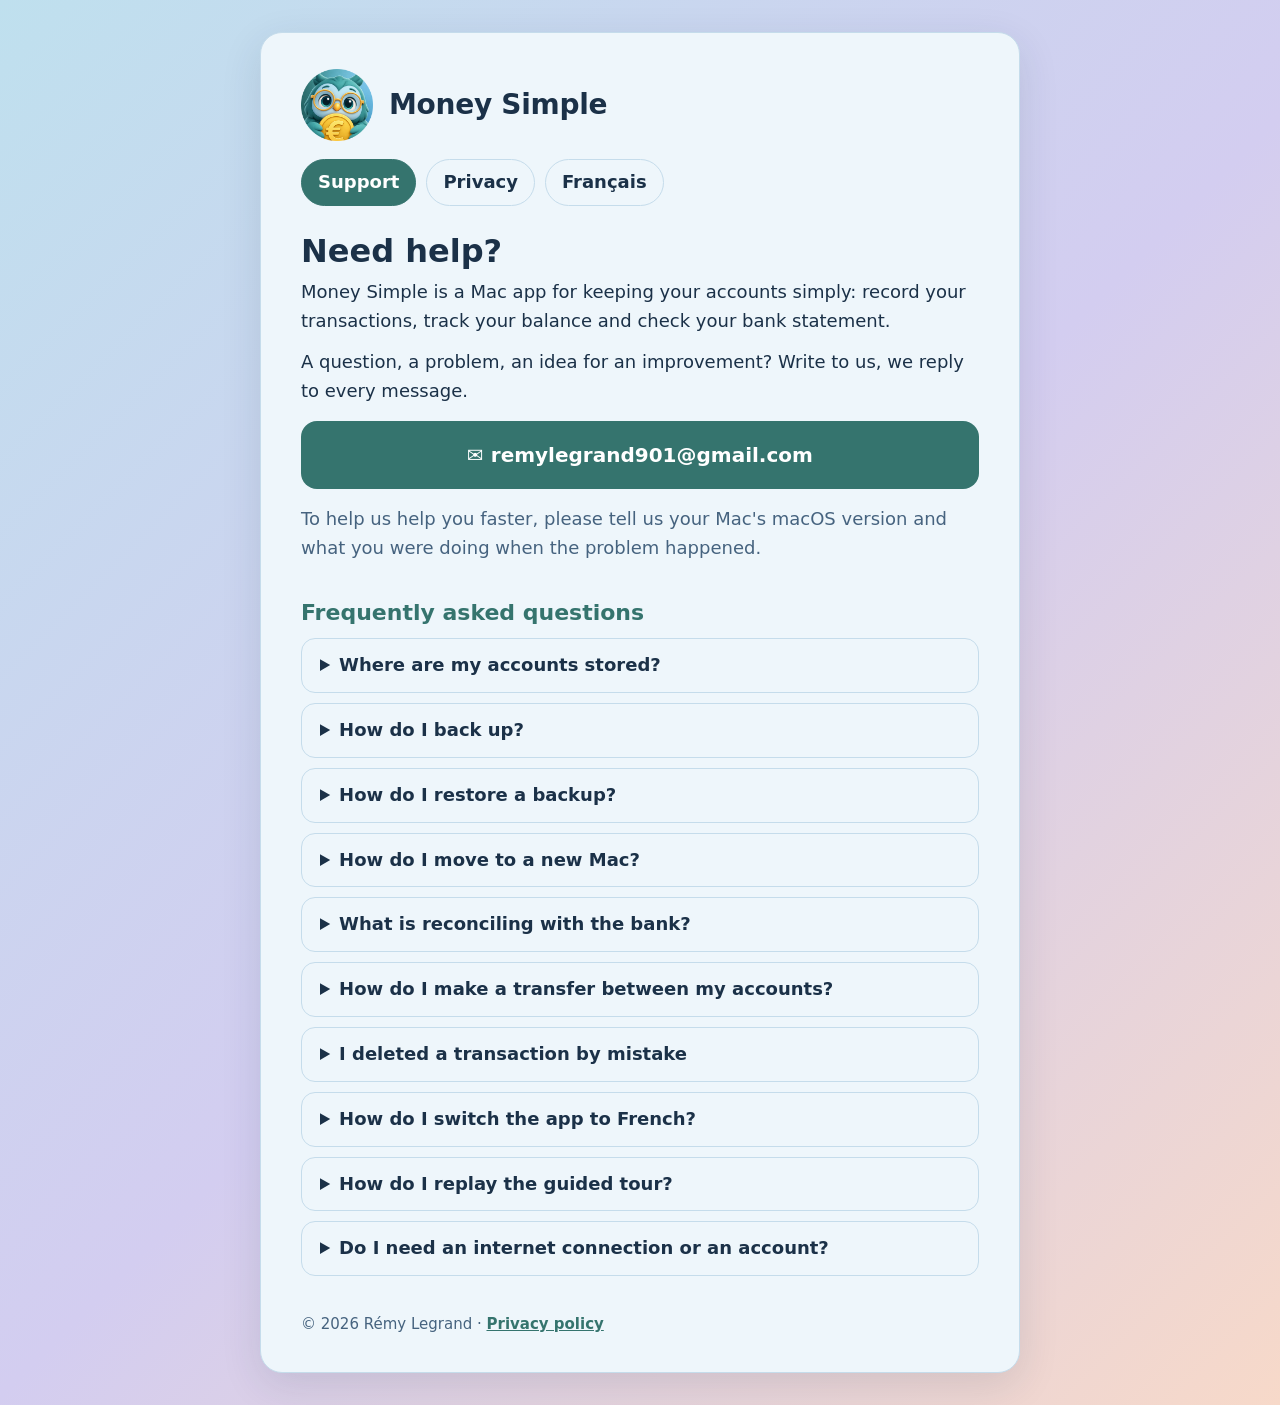
==== en/index.html @ b2320bb0 "Version anglaise du site et nouvelles questions de la FAQ - Pages en/ (Support, Privacy) et liens en" ====
<!doctype html>
<html lang="en">
<head>
<meta charset="utf-8">
<meta name="viewport" content="width=device-width,initial-scale=1">
<title>Money Simple – Support</title>
<meta name="description" content="Help and contact for Money Simple, the personal accounts app for Mac.">
<link rel="icon" href="../owl.png">
<link rel="stylesheet" href="../style.css">
<link rel="alternate" hreflang="fr" href="../">
<link rel="alternate" hreflang="en" href="./">
</head>
<body>
<main>
<header><img src="../owl.png" alt=""><b>Money Simple</b></header>
<nav><a href="./" aria-current="page">Support</a><a href="privacy.html">Privacy</a><a href="../" hreflang="fr" lang="fr">Français</a></nav>

<h1>Need help?</h1>
<p>Money Simple is a Mac app for keeping your accounts simply: record your transactions, track your balance and check your bank statement.</p>
<p>A question, a problem, an idea for an improvement? Write to us, we reply to every message.</p>
<a class="contact" href="mailto:remylegrand901@gmail.com?subject=Money%20Simple">✉️ remylegrand901@gmail.com</a>
<p class="mute">To help us help you faster, please tell us your Mac's macOS version and what you were doing when the problem happened.</p>

<h2>Frequently asked questions</h2>
<details><summary>Where are my accounts stored?</summary>
<p>Only on your Mac. Nothing is sent over the internet. To see the folder, open the <b>File → Show the data folder</b> menu.</p></details>
<details><summary>How do I back up?</summary>
<p>Click <b>Options and backup</b> at the top right, then <b>Back up my accounts…</b> (or ⌘S). Choose where to save the file, for example on a USB stick.</p>
<p>Money Simple also makes an automatic safety copy every day on your Mac and keeps the last 30 days.</p></details>
<details><summary>How do I restore a backup?</summary>
<p>Click <b>Options and backup</b>, then <b>Restore a backup…</b> (or ⌘O), and choose your backup file. Note: your current accounts are replaced by the ones in the backup.</p></details>
<details><summary>How do I move to a new Mac?</summary>
<p>On the old Mac, use <b>Back up my accounts…</b> to save to a USB stick. On the new Mac, install Money Simple from the Mac App Store, then use <b>Restore a backup…</b>.</p></details>
<details><summary>What is reconciling with the bank?</summary>
<p>It means checking that your accounts match your bank statement. In the <b>Reconciled</b> column, tick each transaction you find on the statement, then click the reconciliation button and type the statement balance. Money Simple tells you whether everything matches, or what the difference is.</p>
<p>The calculation is shown in detail: statement balance, transactions not yet ticked, final balance and account balance. If there is a difference, Money Simple shows you the transactions that may explain it.</p></details>
<details><summary>How do I make a transfer between my accounts?</summary>
<p>In <b>New transaction</b>, choose the <b>Transfer</b> payment method, then choose one of your accounts as the payee. The transfer is then recorded on both accounts.</p></details>
<details><summary>I deleted a transaction by mistake</summary>
<p>Right after deleting, click <b>Cancel</b> in the message that appears at the bottom of the screen. Otherwise, you can restore an automatic backup from the data folder (“sauvegardes” subfolder).</p></details>
<details><summary>How do I switch the app to French?</summary>
<p>Click <b>Options and backup</b>, then choose the <b>Language</b>: English or French. The Mac menus change too.</p></details>
<details><summary>How do I replay the guided tour?</summary>
<p>Click <b>Options and backup</b> then <b>Replay the tutorial</b>, or use the <b>Help → Replay the tutorial</b> menu.</p></details>
<details><summary>Do I need an internet connection or an account?</summary>
<p>No. Money Simple works without internet, without signing up and without a subscription.</p></details>

<footer>© 2026 Rémy Legrand · <a href="privacy.html">Privacy policy</a></footer>
</main>
</body>
</html>
---- style.css ----
:root{--bg1:#bfe0ee;--bg2:#d3cdf0;--bg3:#f7d9c9;--card:#eef6fb;--text:#1b3148;--mute:#46637f;--accent:#35746e;--line:#c5dceb}
@media (prefers-color-scheme:dark){:root:not([data-theme="light"]){--bg1:#2a3a58;--bg2:#463f70;--bg3:#6a4a63;--card:#34456a;--text:#eef2f9;--mute:#b6c4dc;--accent:#8fd3c8;--line:#556c97}}
:root[data-theme="dark"]{--bg1:#2a3a58;--bg2:#463f70;--bg3:#6a4a63;--card:#34456a;--text:#eef2f9;--mute:#b6c4dc;--accent:#8fd3c8;--line:#556c97}
*{box-sizing:border-box}
body{margin:0;min-height:100vh;color:var(--text);background:#d3cdf0;background:linear-gradient(135deg,var(--bg1) 0%,var(--bg2) 52%,var(--bg3) 100%);font:18px/1.6 -apple-system,BlinkMacSystemFont,"SF Pro Text","Segoe UI",system-ui,sans-serif;padding:32px 16px}
main{max-width:760px;margin:0 auto;background:var(--card);border:1px solid var(--line);border-radius:22px;padding:36px 40px;box-shadow:0 12px 40px rgba(27,49,72,.12)}
header{display:flex;align-items:center;gap:16px;margin-bottom:8px}
header img{width:72px;height:72px}
header b{font-size:28px;letter-spacing:-.01em}
nav{display:flex;gap:10px;flex-wrap:wrap;margin:18px 0 26px}
nav a{padding:8px 16px;border:1px solid var(--line);border-radius:999px;text-decoration:none;color:var(--text);font-weight:600}
nav a[aria-current]{background:var(--accent);border-color:var(--accent);color:#fff}
@media (prefers-color-scheme:dark){:root:not([data-theme="light"]) nav a[aria-current]{color:#14262f}}
h1{font-size:32px;line-height:1.2;margin:0 0 8px}
h2{font-size:22px;margin:32px 0 8px;color:var(--accent)}
p,li{margin:0 0 12px}
a{color:var(--accent);font-weight:600}
.mute{color:var(--mute)}
.contact{display:block;margin:16px 0;padding:18px 20px;border-radius:16px;background:var(--accent);color:#fff;text-decoration:none;font-size:20px;text-align:center}
@media (prefers-color-scheme:dark){:root:not([data-theme="light"]) .contact{color:#14262f}}
details{border:1px solid var(--line);border-radius:14px;padding:12px 18px;margin:0 0 10px}
summary{cursor:pointer;font-weight:600}
details p{margin:10px 0 4px}
footer{margin-top:36px;font-size:15px;color:var(--mute)}
@media (max-width:560px){main{padding:24px 18px}h1{font-size:26px}header b{font-size:23px}}
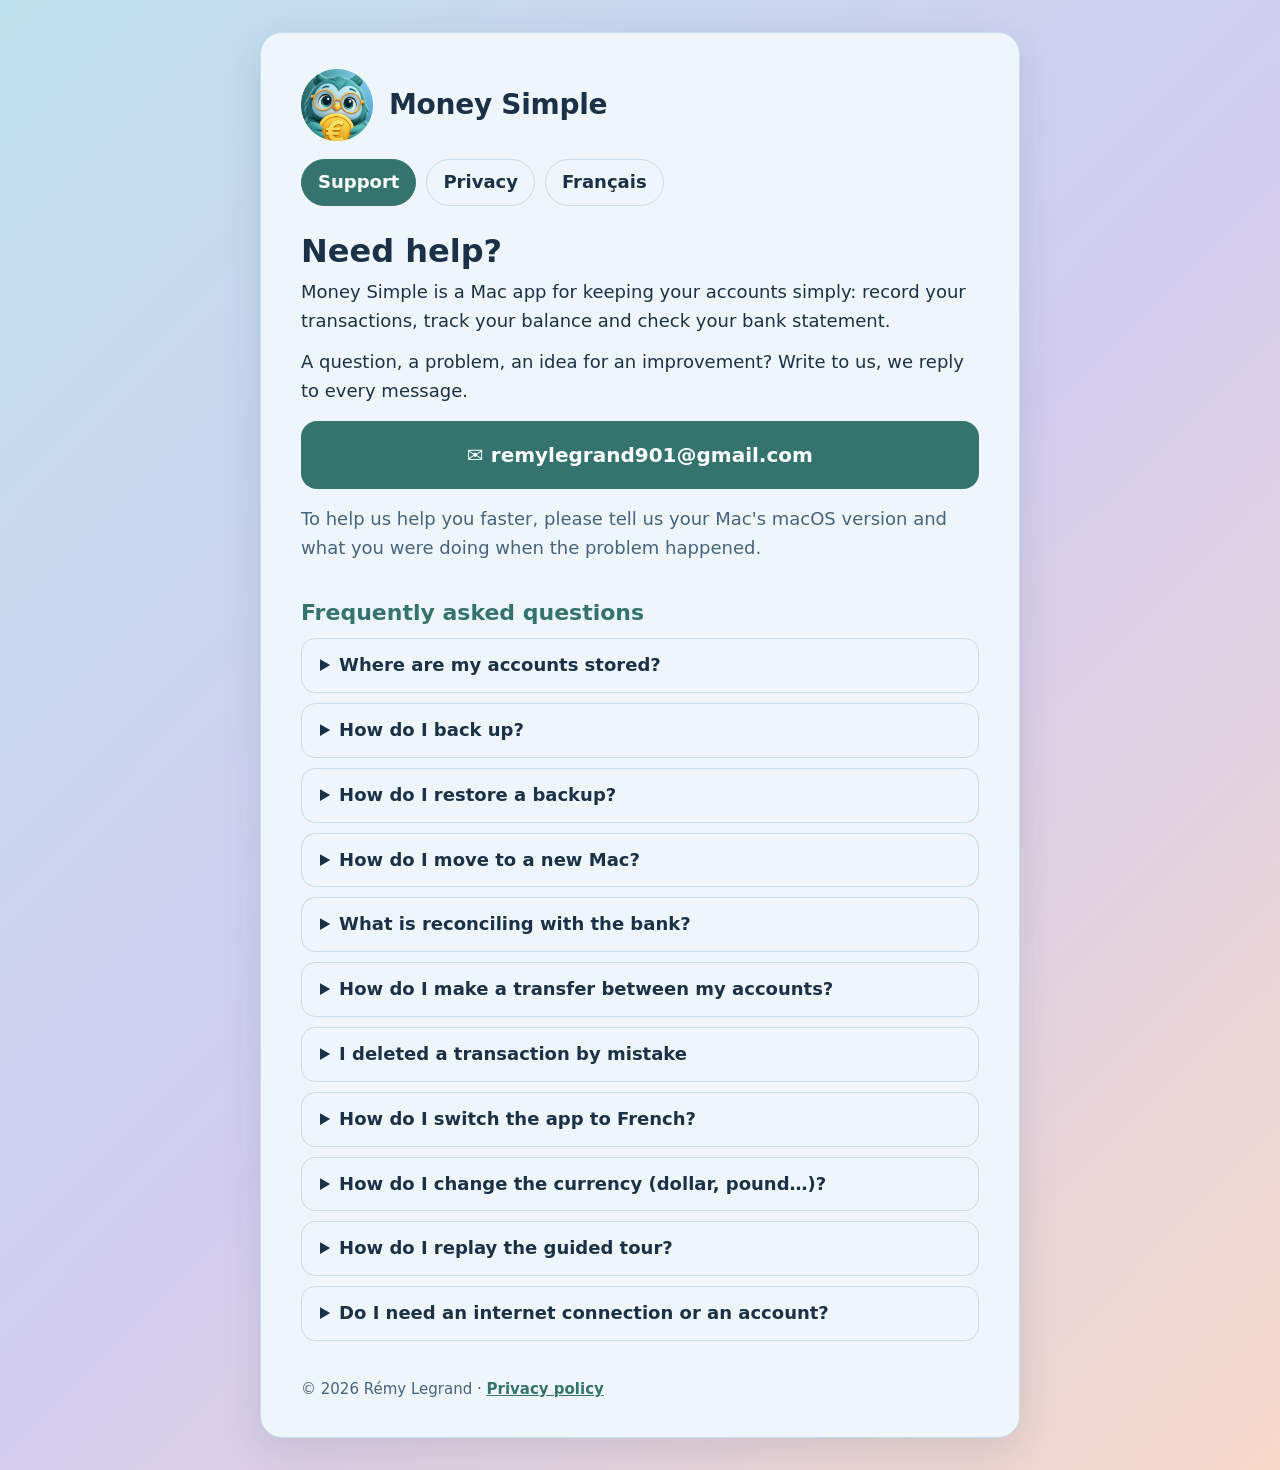
==== commit de292063: "FAQ : changer de devise Co-Authored-By: Claude Opus 5.5 <noreply@anthropic.com>" ====
--- a/en/index.html
+++ b/en/index.html
@@ -40,6 +40,8 @@
 <p>Right after deleting, click <b>Cancel</b> in the message that appears at the bottom of the screen. Otherwise, you can restore an automatic backup from the data folder (“sauvegardes” subfolder).</p></details>
 <details><summary>How do I switch the app to French?</summary>
 <p>Click <b>Options and backup</b>, then choose the <b>Language</b>: English or French. The Mac menus change too.</p></details>
+<details><summary>How do I change the currency (dollar, pound…)?</summary>
+<p>Click <b>Options and backup</b>, then choose the <b>Currency</b>: euro, US dollar, pound sterling, Swiss franc, etc. The currency applies to all your accounts. Note: amounts already entered are not converted, only the symbol changes.</p></details>
 <details><summary>How do I replay the guided tour?</summary>
 <p>Click <b>Options and backup</b> then <b>Replay the tutorial</b>, or use the <b>Help → Replay the tutorial</b> menu.</p></details>
 <details><summary>Do I need an internet connection or an account?</summary>
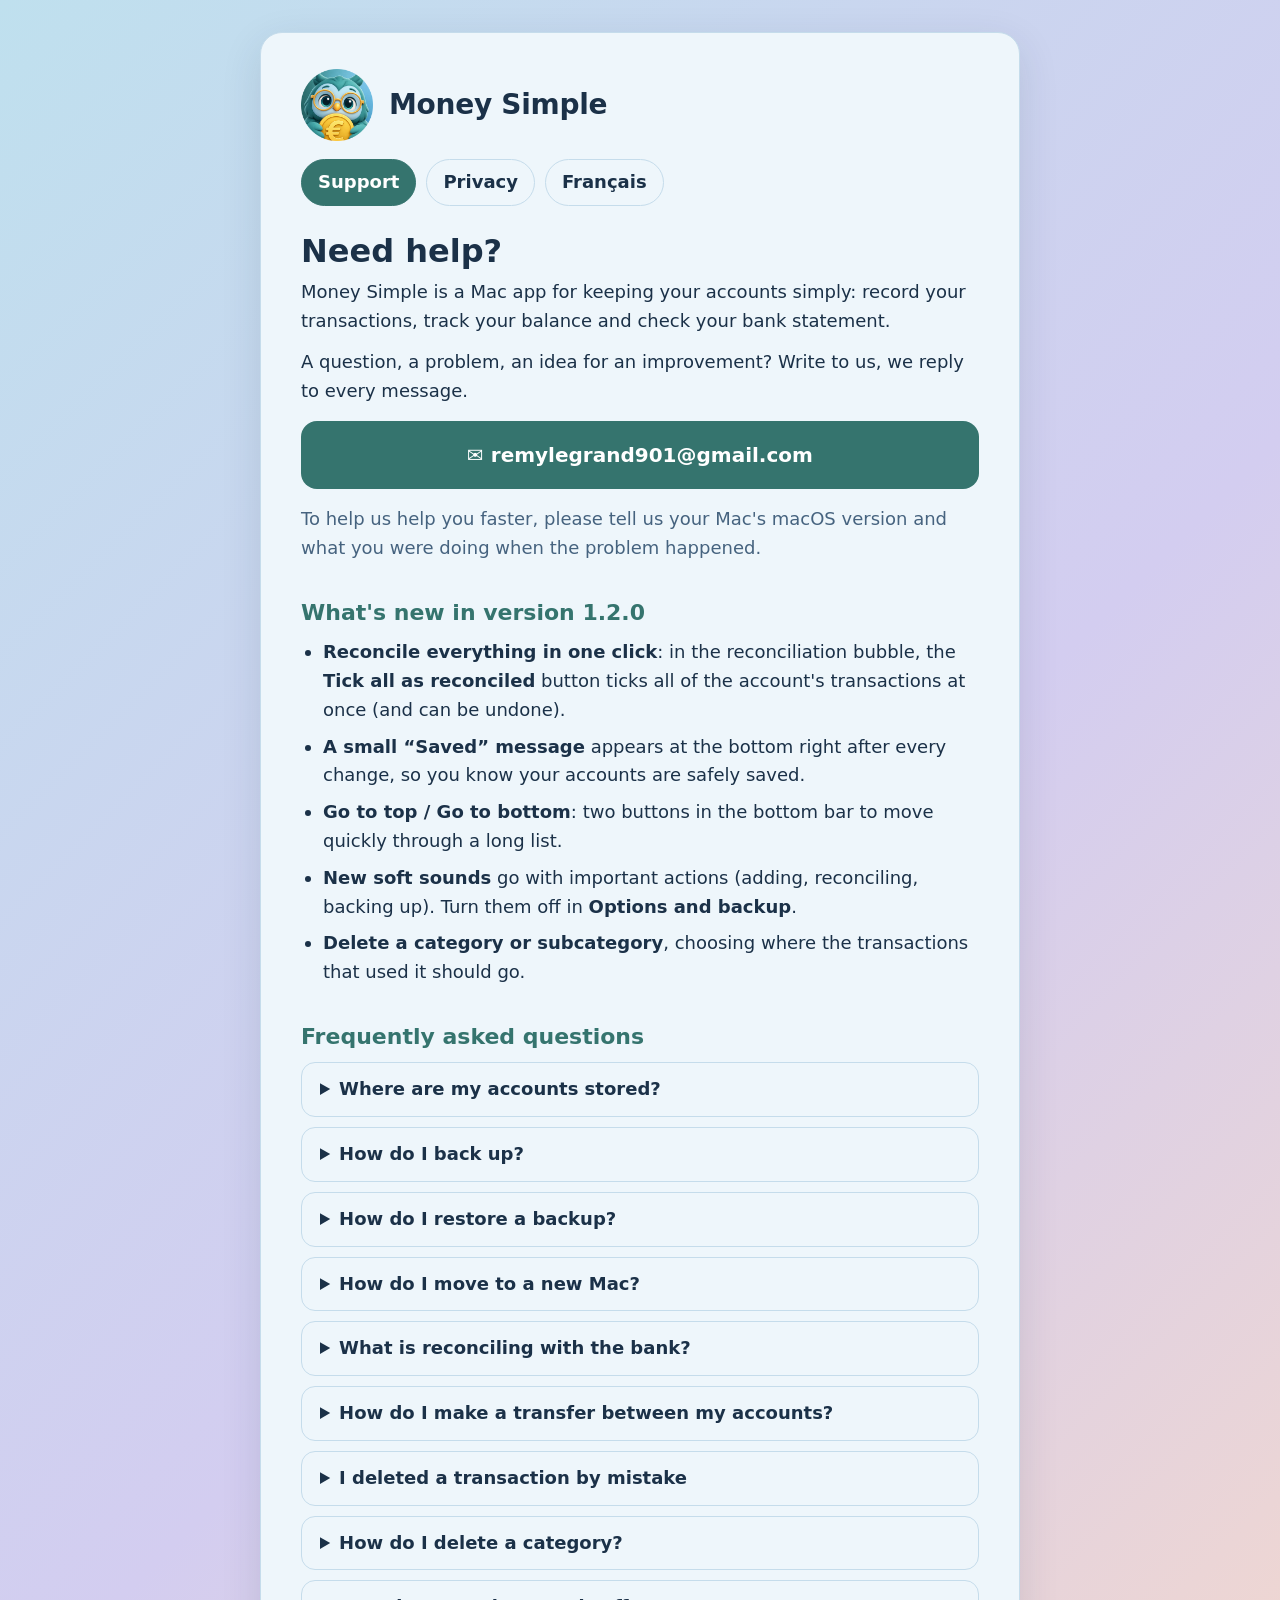
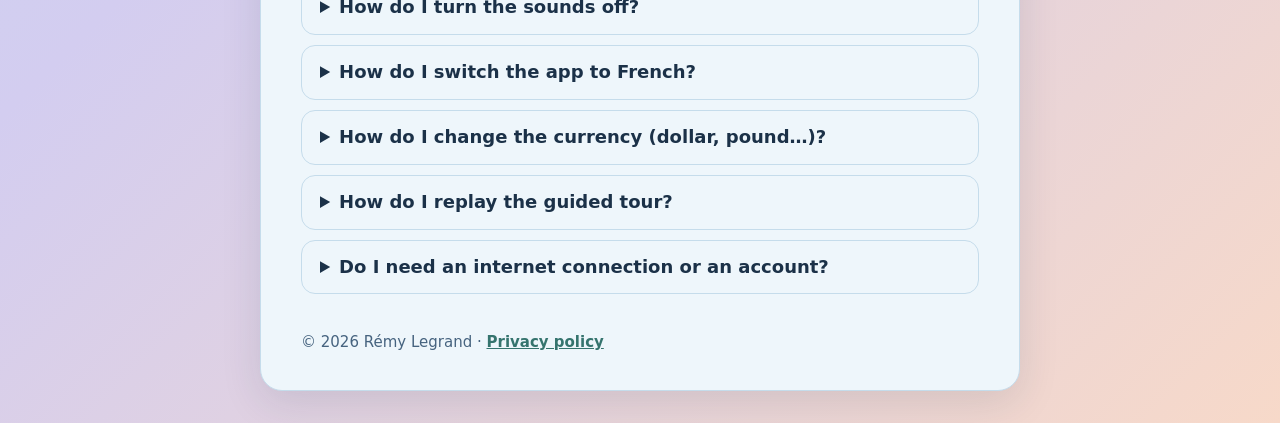
==== commit 61524a2f: "Nouveautés de la version 1.2.0 (FR/EN) et questions sur les catégories et les sons Co-Authored-By: C" ====
--- a/en/index.html
+++ b/en/index.html
@@ -21,6 +21,15 @@
 <a class="contact" href="mailto:remylegrand901@gmail.com?subject=Money%20Simple">✉️ remylegrand901@gmail.com</a>
 <p class="mute">To help us help you faster, please tell us your Mac's macOS version and what you were doing when the problem happened.</p>
 
+<h2>What's new in version 1.2.0</h2>
+<ul>
+<li><b>Reconcile everything in one click</b>: in the reconciliation bubble, the <b>Tick all as reconciled</b> button ticks all of the account's transactions at once (and can be undone).</li>
+<li><b>A small “Saved” message</b> appears at the bottom right after every change, so you know your accounts are safely saved.</li>
+<li><b>Go to top / Go to bottom</b>: two buttons in the bottom bar to move quickly through a long list.</li>
+<li><b>New soft sounds</b> go with important actions (adding, reconciling, backing up). Turn them off in <b>Options and backup</b>.</li>
+<li><b>Delete a category or subcategory</b>, choosing where the transactions that used it should go.</li>
+</ul>
+
 <h2>Frequently asked questions</h2>
 <details><summary>Where are my accounts stored?</summary>
 <p>Only on your Mac. Nothing is sent over the internet. To see the folder, open the <b>File → Show the data folder</b> menu.</p></details>
@@ -33,11 +42,16 @@
 <p>On the old Mac, use <b>Back up my accounts…</b> to save to a USB stick. On the new Mac, install Money Simple from the Mac App Store, then use <b>Restore a backup…</b>.</p></details>
 <details><summary>What is reconciling with the bank?</summary>
 <p>It means checking that your accounts match your bank statement. In the <b>Reconciled</b> column, tick each transaction you find on the statement, then click the reconciliation button and type the statement balance. Money Simple tells you whether everything matches, or what the difference is.</p>
+<p>If every transaction is on the statement, click <b>Tick all as reconciled</b> in the reconciliation bubble instead of ticking them one by one.</p>
 <p>The calculation is shown in detail: statement balance, transactions not yet ticked, final balance and account balance. If there is a difference, Money Simple shows you the transactions that may explain it.</p></details>
 <details><summary>How do I make a transfer between my accounts?</summary>
 <p>In <b>New transaction</b>, choose the <b>Transfer</b> payment method, then choose one of your accounts as the payee. The transfer is then recorded on both accounts.</p></details>
 <details><summary>I deleted a transaction by mistake</summary>
 <p>Right after deleting, click <b>Cancel</b> in the message that appears at the bottom of the screen. Otherwise, you can restore an automatic backup from the data folder (“sauvegardes” subfolder).</p></details>
+<details><summary>How do I delete a category?</summary>
+<p>Click <b>Options and backup</b>, then <b>Manage categories…</b>, and click the bin to the right of the category or subcategory. If transactions use it, Money Simple asks which category to move them to. A <b>Cancel</b> button lets you undo it.</p></details>
+<details><summary>How do I turn the sounds off?</summary>
+<p>Click <b>Options and backup</b>, then <b>Sound on</b>: it becomes <b>Sound off</b>. Click again to turn them back on.</p></details>
 <details><summary>How do I switch the app to French?</summary>
 <p>Click <b>Options and backup</b>, then choose the <b>Language</b>: English or French. The Mac menus change too.</p></details>
 <details><summary>How do I change the currency (dollar, pound…)?</summary>
--- a/style.css
+++ b/style.css
@@ -23,3 +23,4 @@
 details p{margin:10px 0 4px}
 footer{margin-top:36px;font-size:15px;color:var(--mute)}
 @media (max-width:560px){main{padding:24px 18px}h1{font-size:26px}header b{font-size:23px}}
+ul{padding-left:22px;margin:8px 0 0}li{margin:0 0 8px}
